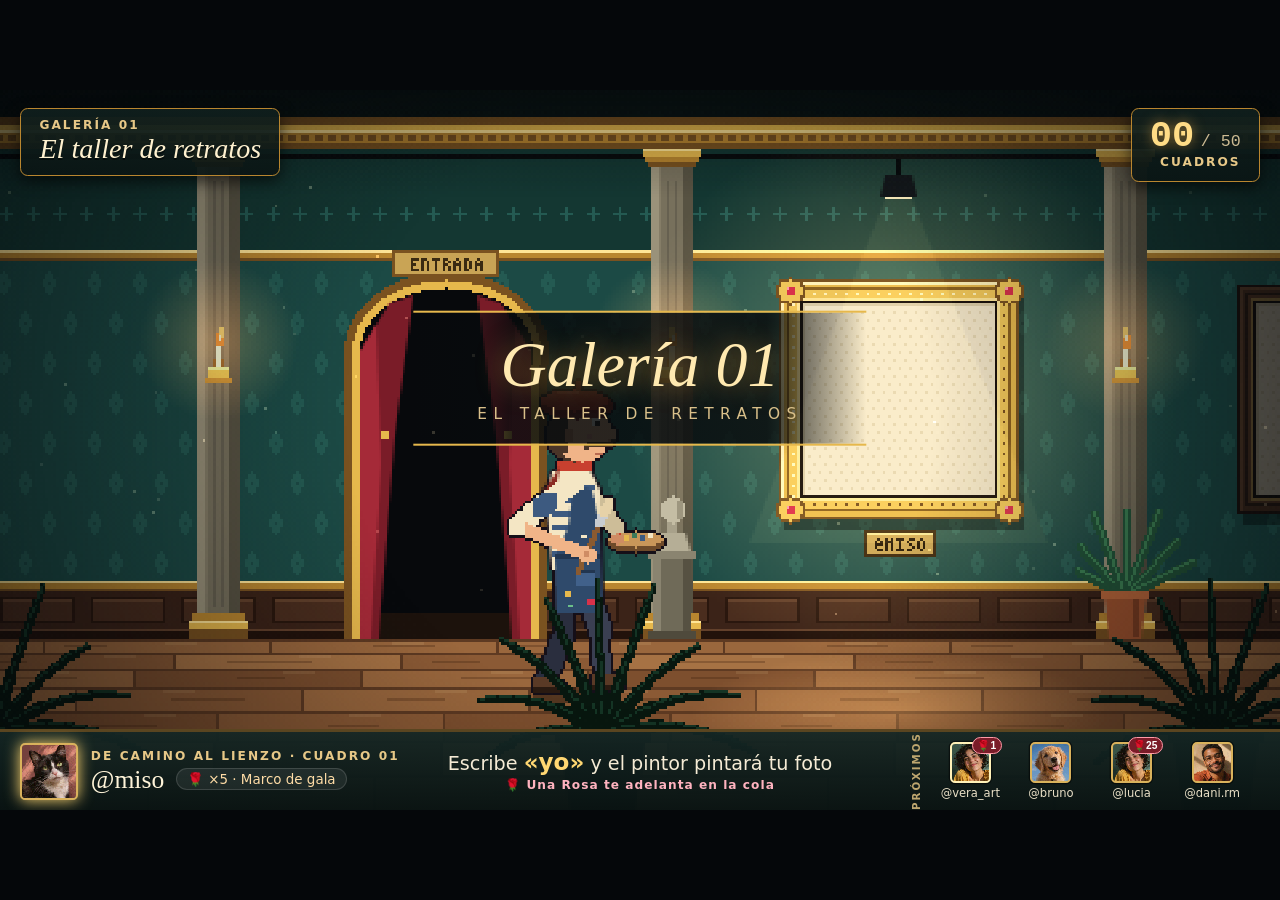
==== index.html @ 8a0620f5 "El taller de retratos: juego horizontal con cola real para TikTok LIVE Co-Authored-By: Claude Fable " ====
<!doctype html><html lang="es"><head>
<meta charset="utf-8"><meta name="viewport" content="width=device-width, initial-scale=1"><title>El taller de retratos</title><link rel="stylesheet" href="estilos.css">
</head><body>
<div id="taller">
 <div class="stage">
  <canvas class="world" width="480" height="270" role="img" aria-label="Galería de arte en la que un pintor camina entre los cuadros y pinta cada foto a pinceladas."></canvas>
  <div class="hud">
   <div class="titulo"><small>GALERÍA <span class="room">01</span></small><h1>El taller de retratos</h1></div>
   <div class="contador"><b>00</b><span>/ 50</span><small>CUADROS</small></div>
   <div class="cartel"><b>Galería 01</b><span>El taller de retratos</span></div>
   <div class="barra">
    <div class="progreso"><i></i></div>
    <div class="actual"><span class="av"></span><div class="who"><small class="phase">DE CAMINO AL LIENZO</small><div class="fila"><strong class="name">@miso</strong><span class="turn"></span></div></div></div>
    <div class="prompt">Escribe <b>«yo»</b> y el pintor pintará tu foto<small>🌹 Una Rosa te adelanta en la cola</small></div>
    <div class="cola"><small>PRÓXIMOS</small><ol class="siguientes"></ol><b class="mas"></b></div>
   </div>
   <div class="avisos"></div>
  </div>
  <div class="actions"><button class="pause" type="button">Pausar</button><button class="rate" type="button" aria-label="Cambiar velocidad">Velocidad ×1</button></div>
 </div>
 <span class="announce" aria-live="polite"></span>
</div>
<script src="juego.js"></script>
</body></html>
---- estilos.css ----
html{color-scheme:dark}
body{margin:0;min-height:100vh;display:grid;place-items:center;background:#05070a;overflow:hidden}

/* El escenario ocupa toda la ventana en 16:9. Las medidas del HUD usan cqw
   (1cqw = 1 % del ancho del escenario) para escalar con cualquier resolución. */
#taller{width:min(100vw,calc(100vh*16/9));font-family:'Segoe UI',system-ui,sans-serif;color:#fff3d6}
#taller *{box-sizing:border-box}
#taller .stage{position:relative;aspect-ratio:16/9;container-type:inline-size;overflow:hidden;background:#0a1413}
#taller .world{position:absolute;inset:0;display:block;width:100%;height:100%;image-rendering:pixelated}
#taller .hud{position:absolute;inset:0;pointer-events:none}
#taller small{display:block;font-weight:600;font-size:.95cqw;line-height:1.3;letter-spacing:.16cqw;color:#e7c887}
#taller .av{display:block;position:relative;flex:none;background:#22332f center/cover;image-rendering:pixelated;border:.16cqw solid #d9b25c;border-radius:.4cqw;box-shadow:0 0 0 .1cqw #0008}

/* Rótulos superiores */
#taller .titulo,#taller .contador{position:absolute;top:1.4cqw;padding:.7cqw 1.4cqw .8cqw;background:linear-gradient(#10201ee0,#0a1514e8);border:.14cqw solid #b9862f;border-radius:.6cqw;box-shadow:0 .4cqw 1.2cqw #0009}
#taller .titulo{left:1.6cqw}
#taller h1{margin:0;font:italic 2.2cqw/1.1 Georgia,'Times New Roman',serif;color:#fff1cf;text-shadow:0 .15cqw 0 #0008}
#taller .contador{right:1.6cqw;display:grid;grid-template-columns:auto auto;align-items:baseline;column-gap:.5cqw;text-align:right}
#taller .contador b{font:700 2.9cqw/1 Consolas,'Courier New',monospace;color:#ffdc86;text-shadow:0 0 1cqw #ffb84a88}
#taller .contador span{font:1.3cqw Consolas,'Courier New',monospace;color:#cdbb93}
#taller .contador small{grid-column:1/3}

/* Barra inferior */
#taller .barra{position:absolute;left:0;right:0;bottom:0;height:11.2%;display:grid;grid-template-columns:1fr auto 1fr;align-items:center;gap:2cqw;padding:0 1.6cqw;background:linear-gradient(#142624f2,#091312fa);border-top:.3cqw solid #5a4520}
#taller .progreso{position:absolute;left:0;right:0;top:-.3cqw;height:.3cqw}
#taller .progreso i{display:block;height:100%;width:0;background:linear-gradient(90deg,#e6b84c,#fff1b8);box-shadow:0 0 .9cqw #ffd772}
#taller .actual{display:flex;align-items:center;gap:1cqw;min-width:0}
#taller .actual .av{width:4.5cqw;height:4.5cqw}
#taller .actual[data-tier="2"] .av,#taller .actual[data-tier="3"] .av{box-shadow:0 0 1.2cqw #ffd772}
#taller .phase{white-space:nowrap}
#taller .fila{display:flex;align-items:center;gap:.9cqw}
#taller .name{font:2cqw/1.15 Georgia,serif;color:#fff4d9;white-space:nowrap}
#taller .turn{font-size:1.05cqw;color:#ffdca6;white-space:nowrap;padding:.2cqw .8cqw;border-radius:2cqw;background:#ffffff12;border:.1cqw solid #ffffff22}
#taller .prompt{text-align:center;font-size:1.5cqw;color:#f5ebd5;white-space:nowrap}
#taller .prompt b{color:#ffd772;font-size:1.8cqw}
#taller .prompt small{margin-top:.2cqw;letter-spacing:.08cqw;color:#ffb3bf}
#taller .cola{display:flex;align-items:center;justify-content:flex-end;gap:1cqw}
#taller .cola>small{writing-mode:vertical-rl;transform:rotate(180deg);font-size:.8cqw;color:#bda66f}
#taller .siguientes{display:flex;gap:.9cqw;margin:0;padding:0;list-style:none}
#taller .siguientes li{width:5.4cqw;display:grid;justify-items:center;gap:.25cqw;font-size:.9cqw;color:#e9dfc6}
#taller .siguientes li>span:last-child{max-width:100%;overflow:hidden;text-overflow:ellipsis;white-space:nowrap}
#taller .siguientes .av{width:3.2cqw;height:3.2cqw}
#taller .siguientes li:first-child .av{border-color:#fff1b8}
#taller .siguientes em{position:absolute;right:-1cqw;top:-.6cqw;padding:0 .35cqw;border-radius:1cqw;background:#7a1c28;border:.1cqw solid #ff9aa8;font:600 .8cqw/1.5 'Segoe UI',sans-serif;color:#fff}

#taller .turn:empty{display:none}
#taller .mas{font:600 1.2cqw 'Segoe UI',sans-serif;color:#ffd772}
#taller .cola.vacia>small{visibility:hidden}
#taller .siguientes li>span:last-child{font-size:.9cqw}

/* Lienzo libre: la llamada a escribir «yo» late */
#taller .stage.libre .prompt{animation:latido 1.4s ease-in-out infinite}
@keyframes latido{50%{transform:scale(1.07);filter:drop-shadow(0 0 1cqw #ffd77288)}}

/* Avisos de entradas y regalos */
#taller .avisos{position:absolute;right:1.6cqw;bottom:13.5%;display:grid;gap:.5cqw;justify-items:end}
#taller .avisos div{padding:.45cqw 1.2cqw;border-radius:2cqw;font-size:1.25cqw;white-space:nowrap;background:#0c1716ee;border:.12cqw solid #5a6f66;color:#f3ecd8;box-shadow:0 .3cqw 1cqw #0008;animation:aviso 4.5s both}
#taller .avisos .gift{border-color:#ff9aa8;background:#3a1019f0;color:#ffe3e8;font-weight:600}
@keyframes aviso{0%{opacity:0;transform:translateX(3cqw)}8%,85%{opacity:1;transform:none}100%{opacity:0}}

/* Cartel de cambio de galería */
#taller .cartel{position:absolute;left:50%;top:40%;transform:translate(-50%,-50%) scale(.94);display:grid;justify-items:center;gap:.6cqw;padding:1.6cqw 5cqw;border-block:.2cqw solid #e6b84c;background:linear-gradient(90deg,#0000,#070b0dd9 22%,#070b0dd9 78%,#0000);opacity:0;transition:opacity .7s,transform .7s}
#taller .cartel.ver{opacity:1;transform:translate(-50%,-50%)}
#taller .cartel b{font:italic 5cqw/1 Georgia,serif;color:#ffe9b0;text-shadow:0 0 2cqw #ffb84a99}
#taller .cartel span{font-size:1.2cqw;letter-spacing:.5cqw;text-transform:uppercase;color:#d9c08a}

/* Controles: solo aparecen al pasar el ratón o en pausa, para no salir en el directo */
#taller .actions{position:absolute;left:50%;top:1.6cqw;transform:translateX(-50%);display:flex;gap:.8cqw;opacity:0;transition:opacity .25s}
#taller .stage:hover .actions,#taller .stage.paused .actions,#taller .actions:focus-within{opacity:1}
#taller button{font:500 max(12px,1.1cqw) 'Segoe UI',sans-serif;border-radius:2cqw;padding:.6cqw 1.6cqw;border:1px solid #6b7d72;color:#f4edda;background:#1d2a26e6;cursor:pointer}
#taller button:hover{background:#2b3d37}
#taller .announce{position:absolute;clip-path:inset(50%);width:1px;height:1px;overflow:hidden}
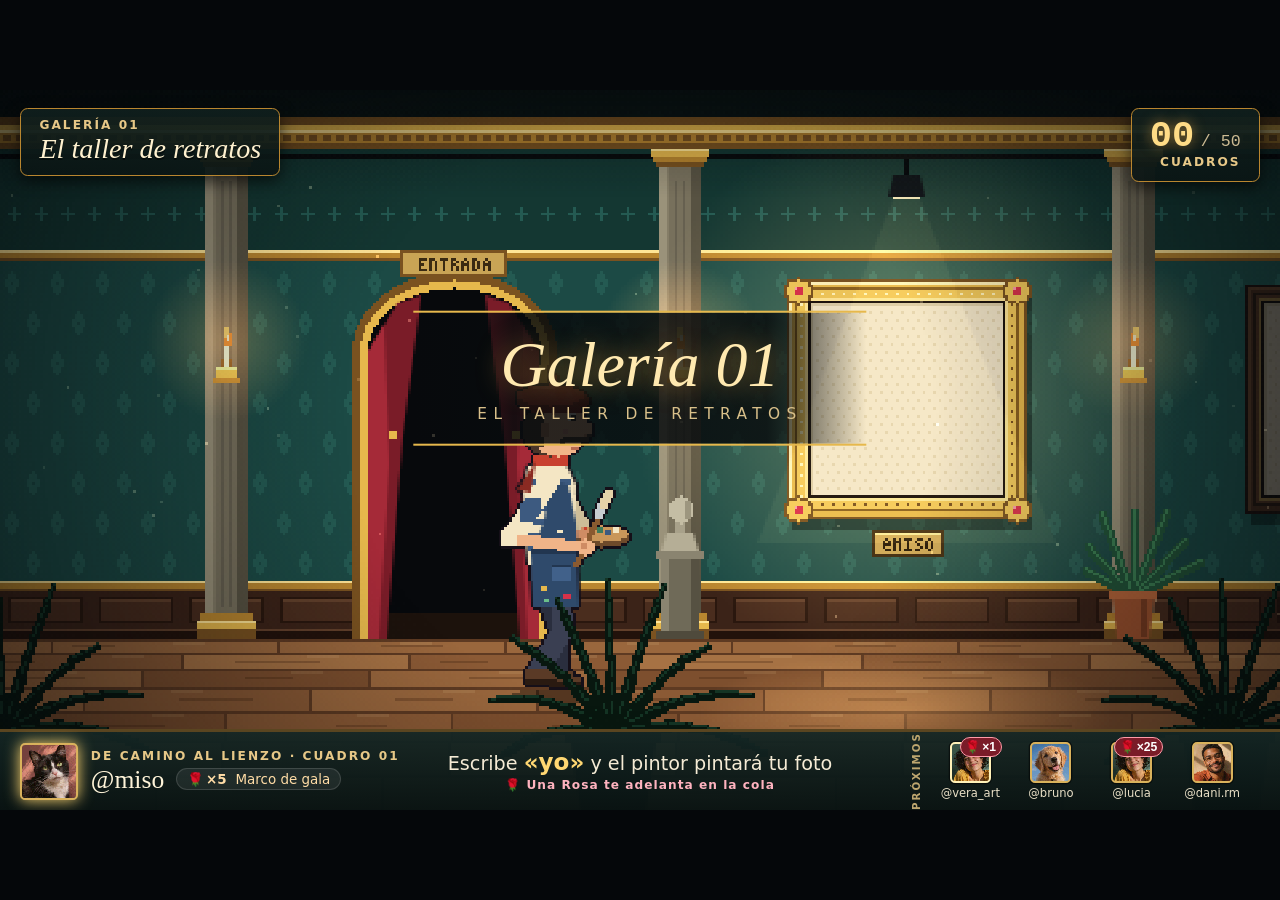
==== commit 4e5a428f: "Batalla de donadores (widget /batalla, boton /do/batalla) y cuadro gigante en el rascacielos Co-Auth" ====
--- a/index.html
+++ b/index.html
@@ -15,6 +15,7 @@
     <div class="cola"><small>PRÓXIMOS</small><ol class="siguientes"></ol><b class="mas"></b></div>
    </div>
    <div class="avisos"></div>
+   <div class="campeon"></div>
   </div>
   <div class="actions"><button class="pause" type="button">Pausar</button><button class="rate" type="button" aria-label="Cambiar velocidad">Velocidad ×1</button></div>
  </div>
--- a/estilos.css
+++ b/estilos.css
@@ -41,9 +41,15 @@
 #taller .siguientes li>span:last-child{max-width:100%;overflow:hidden;text-overflow:ellipsis;white-space:nowrap}
 #taller .siguientes .av{width:3.2cqw;height:3.2cqw}
 #taller .siguientes li:first-child .av{border-color:#fff1b8}
-#taller .siguientes em{position:absolute;right:-1cqw;top:-.6cqw;padding:0 .35cqw;border-radius:1cqw;background:#7a1c28;border:.1cqw solid #ff9aa8;font:600 .8cqw/1.5 'Segoe UI',sans-serif;color:#fff}
+#taller .siguientes em{position:absolute;right:-1cqw;top:-.6cqw;padding:0 .35cqw;border-radius:1cqw;background:#7a1c28;border:.1cqw solid #ff9aa8;font:600 .95cqw/1.5 'Segoe UI',sans-serif;color:#fff}
 
 #taller .turn:empty{display:none}
+#taller .turn{display:inline-flex;align-items:center;gap:.7cqw}
+#taller .regalo{display:inline-flex;align-items:center;gap:.15cqw;white-space:nowrap}
+#taller .regalo img{width:1.7em;height:1.7em;object-fit:contain;filter:drop-shadow(0 .1cqw .1cqw #0008)}
+#taller .regalo i{font-style:normal}
+#taller .regalo b{font-weight:700}
+#taller .avisos .regalo{margin-right:.3cqw;font-size:1.1em}
 #taller .mas{font:600 1.2cqw 'Segoe UI',sans-serif;color:#ffd772}
 #taller .cola.vacia>small{visibility:hidden}
 #taller .siguientes li>span:last-child{font-size:.9cqw}
@@ -58,6 +64,12 @@
 #taller .avisos .gift{border-color:#ff9aa8;background:#3a1019f0;color:#ffe3e8;font-weight:600}
 @keyframes aviso{0%{opacity:0;transform:translateX(3cqw)}8%,85%{opacity:1;transform:none}100%{opacity:0}}
 
+/* Cuadro gigante del ganador: se oculta el HUD de la galería y aparece el rótulo del campeón */
+#taller .titulo,#taller .contador,#taller .barra,#taller .avisos{transition:opacity .6s}
+#taller .stage.mural .titulo,#taller .stage.mural .contador,#taller .stage.mural .barra,#taller .stage.mural .avisos{opacity:0}
+#taller .campeon{position:absolute;left:50%;bottom:2.2%;transform:translateX(-50%);padding:.5cqw 2cqw;border-radius:2cqw;white-space:nowrap;font:italic 1.9cqw Georgia,serif;color:#ffe9b0;background:#0b0f17e6;border:.14cqw solid #e6b84c;box-shadow:0 0 1.6cqw #ffb84a66;opacity:0;transition:opacity .8s}
+#taller .campeon.ver{opacity:1}
+
 /* Cartel de cambio de galería */
 #taller .cartel{position:absolute;left:50%;top:40%;transform:translate(-50%,-50%) scale(.94);display:grid;justify-items:center;gap:.6cqw;padding:1.6cqw 5cqw;border-block:.2cqw solid #e6b84c;background:linear-gradient(90deg,#0000,#070b0dd9 22%,#070b0dd9 78%,#0000);opacity:0;transition:opacity .7s,transform .7s}
 #taller .cartel.ver{opacity:1;transform:translate(-50%,-50%)}
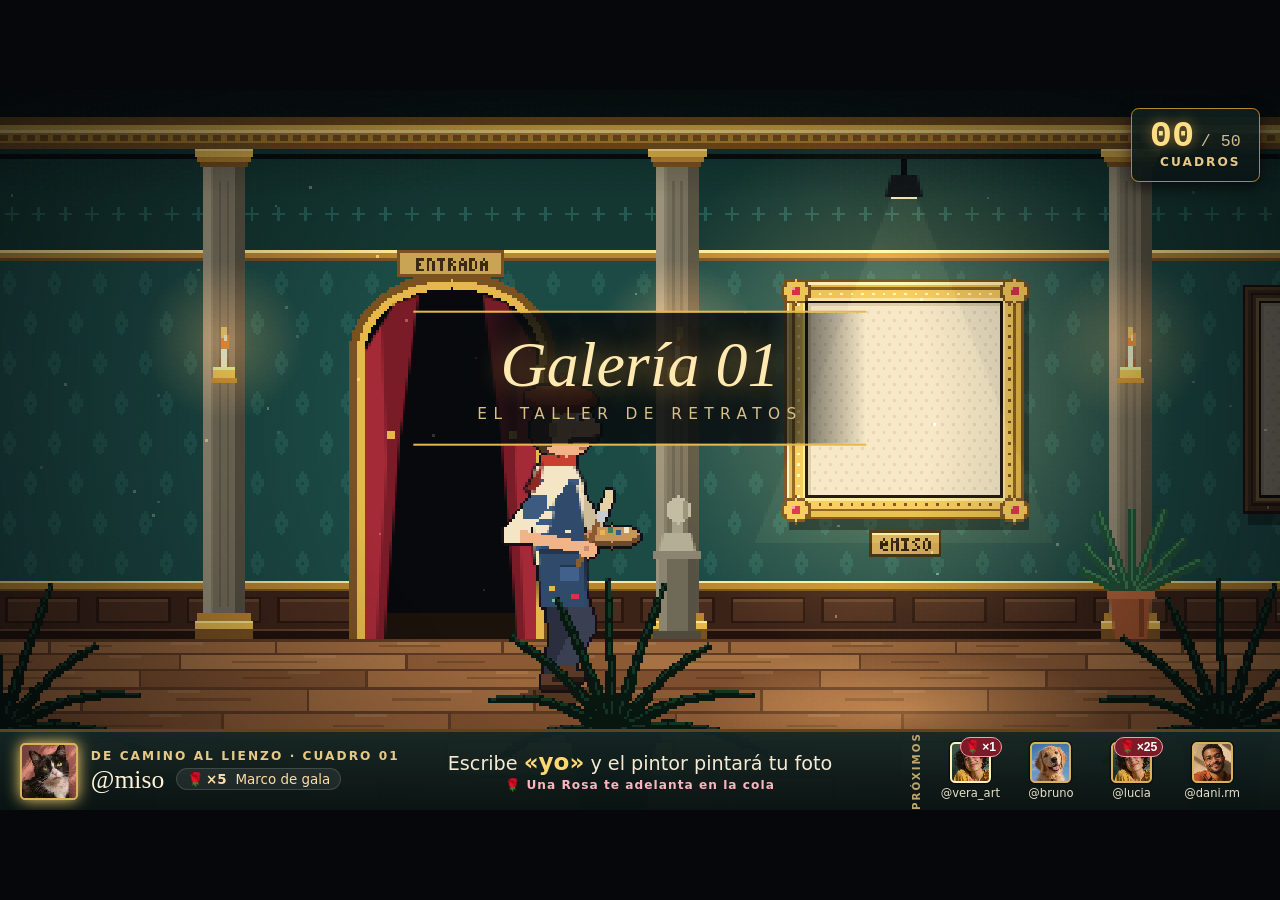
==== commit 8e6eeb3e: "Super cuadro en alta resolucion: ciudad y rascacielos a 1920x1080 y foto a 672 px Co-Authored-By: Cl" ====
--- a/index.html
+++ b/index.html
@@ -4,6 +4,7 @@
 <div id="taller">
  <div class="stage">
   <canvas class="world" width="480" height="270" role="img" aria-label="Galería de arte en la que un pintor camina entre los cuadros y pinta cada foto a pinceladas."></canvas>
+  <canvas class="hd" width="1920" height="1080" aria-hidden="true"></canvas>
   <div class="hud">
    <div class="titulo"><small>GALERÍA <span class="room">01</span></small><h1>El taller de retratos</h1></div>
    <div class="contador"><b>00</b><span>/ 50</span><small>CUADROS</small></div>
--- a/estilos.css
+++ b/estilos.css
@@ -7,13 +7,16 @@
 #taller *{box-sizing:border-box}
 #taller .stage{position:relative;aspect-ratio:16/9;container-type:inline-size;overflow:hidden;background:#0a1413}
 #taller .world{position:absolute;inset:0;display:block;width:100%;height:100%;image-rendering:pixelated}
+/* Lienzo en alta resolución del súper cuadro: solo se ve durante esa escena */
+#taller .hd{position:absolute;inset:0;display:block;width:100%;height:100%;visibility:hidden}
+#taller .stage.mural .hd{visibility:visible}
 #taller .hud{position:absolute;inset:0;pointer-events:none}
 #taller small{display:block;font-weight:600;font-size:.95cqw;line-height:1.3;letter-spacing:.16cqw;color:#e7c887}
 #taller .av{display:block;position:relative;flex:none;background:#22332f center/cover;image-rendering:pixelated;border:.16cqw solid #d9b25c;border-radius:.4cqw;box-shadow:0 0 0 .1cqw #0008}
 
 /* Rótulos superiores */
 #taller .titulo,#taller .contador{position:absolute;top:1.4cqw;padding:.7cqw 1.4cqw .8cqw;background:linear-gradient(#10201ee0,#0a1514e8);border:.14cqw solid #b9862f;border-radius:.6cqw;box-shadow:0 .4cqw 1.2cqw #0009}
-#taller .titulo{left:1.6cqw}
+#taller .titulo{left:1.6cqw;display:none}   /* oculto a petición; quita display:none para volver a mostrarlo */
 #taller h1{margin:0;font:italic 2.2cqw/1.1 Georgia,'Times New Roman',serif;color:#fff1cf;text-shadow:0 .15cqw 0 #0008}
 #taller .contador{right:1.6cqw;display:grid;grid-template-columns:auto auto;align-items:baseline;column-gap:.5cqw;text-align:right}
 #taller .contador b{font:700 2.9cqw/1 Consolas,'Courier New',monospace;color:#ffdc86;text-shadow:0 0 1cqw #ffb84a88}
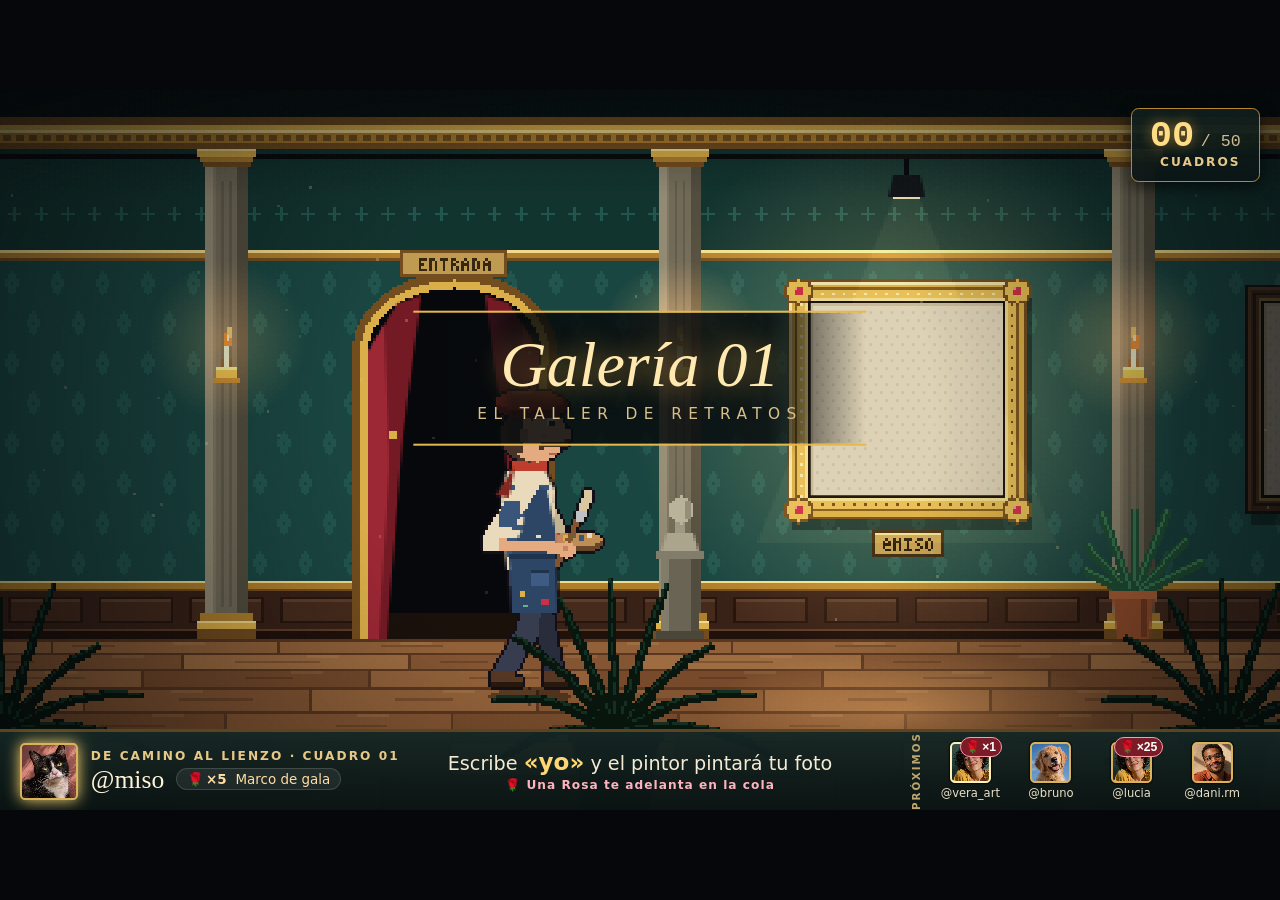
==== commit 5d372af1: "Retratos de la galeria a 288 px en una capa propia, sin redibujar la escena a 1080p Co-Authored-By: " ====
--- a/index.html
+++ b/index.html
@@ -4,6 +4,8 @@
 <div id="taller">
  <div class="stage">
   <canvas class="world" width="480" height="270" role="img" aria-label="Galería de arte en la que un pintor camina entre los cuadros y pinta cada foto a pinceladas."></canvas>
+  <canvas class="fotos" width="1920" height="1080" aria-hidden="true"></canvas>
+  <canvas class="frente" width="480" height="270" aria-hidden="true"></canvas>
   <canvas class="hd" width="1920" height="1080" aria-hidden="true"></canvas>
   <div class="hud">
    <div class="titulo"><small>GALERÍA <span class="room">01</span></small><h1>El taller de retratos</h1></div>
--- a/estilos.css
+++ b/estilos.css
@@ -6,7 +6,8 @@
 #taller{width:min(100vw,calc(100vh*16/9));font-family:'Segoe UI',system-ui,sans-serif;color:#fff3d6}
 #taller *{box-sizing:border-box}
 #taller .stage{position:relative;aspect-ratio:16/9;container-type:inline-size;overflow:hidden;background:#0a1413}
-#taller .world{position:absolute;inset:0;display:block;width:100%;height:100%;image-rendering:pixelated}
+#taller .world,#taller .frente{position:absolute;inset:0;display:block;width:100%;height:100%;image-rendering:pixelated}
+#taller .fotos{position:absolute;inset:0;display:block;width:100%;height:100%}
 /* Lienzo en alta resolución del súper cuadro: solo se ve durante esa escena */
 #taller .hd{position:absolute;inset:0;display:block;width:100%;height:100%;visibility:hidden}
 #taller .stage.mural .hd{visibility:visible}
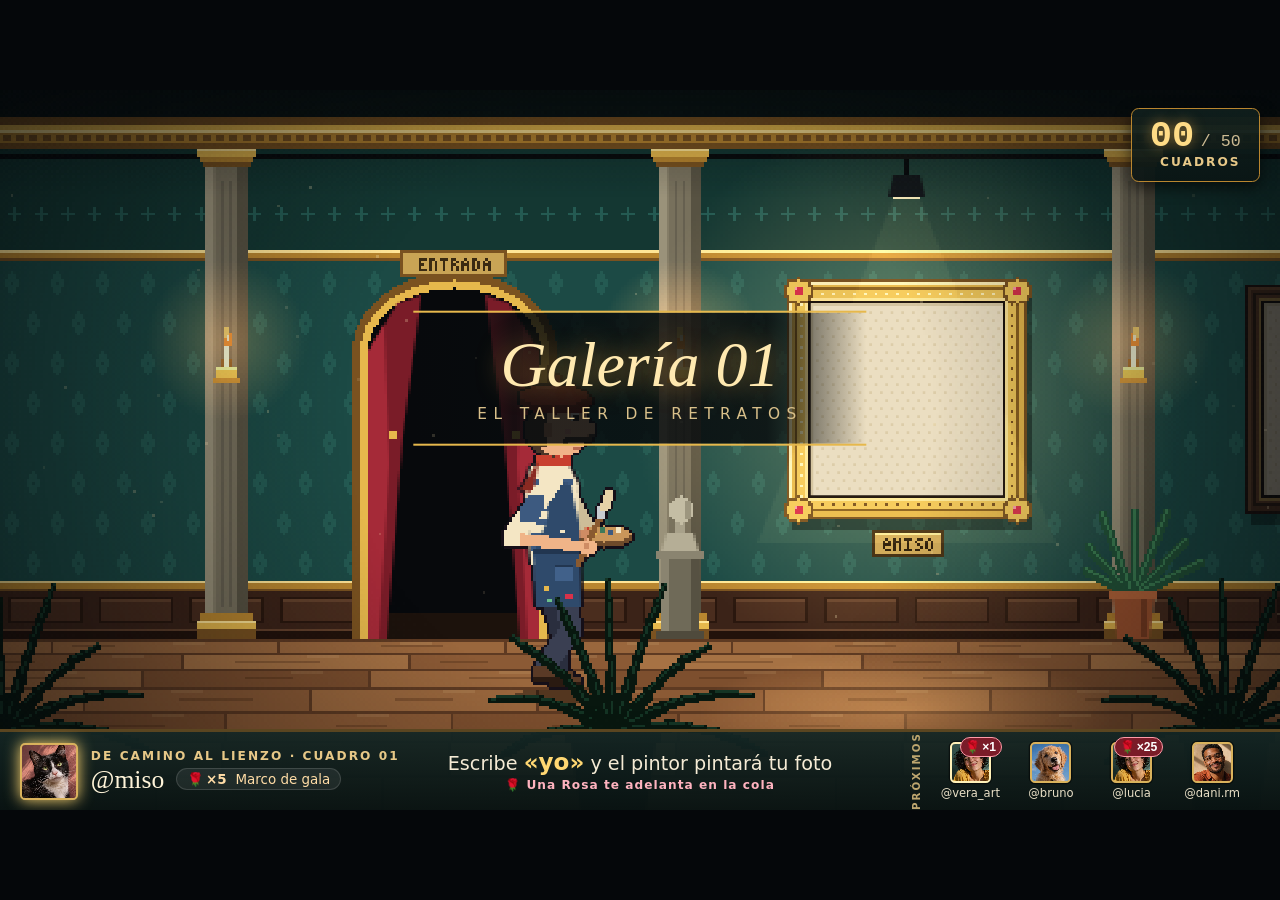
==== commit d5c32c86: "Cronometro del super cuadro en rojo y musica ambiente generada con WebAudio Co-Authored-By: Claude F" ====
--- a/index.html
+++ b/index.html
@@ -20,7 +20,7 @@
    <div class="avisos"></div>
    <div class="campeon"></div>
   </div>
-  <div class="actions"><button class="pause" type="button">Pausar</button><button class="rate" type="button" aria-label="Cambiar velocidad">Velocidad ×1</button></div>
+  <div class="actions"><button class="pause" type="button">Pausar</button><button class="rate" type="button" aria-label="Cambiar velocidad">Velocidad ×1</button><button class="sonido" type="button">Música: sí</button></div>
  </div>
  <span class="announce" aria-live="polite"></span>
 </div>
